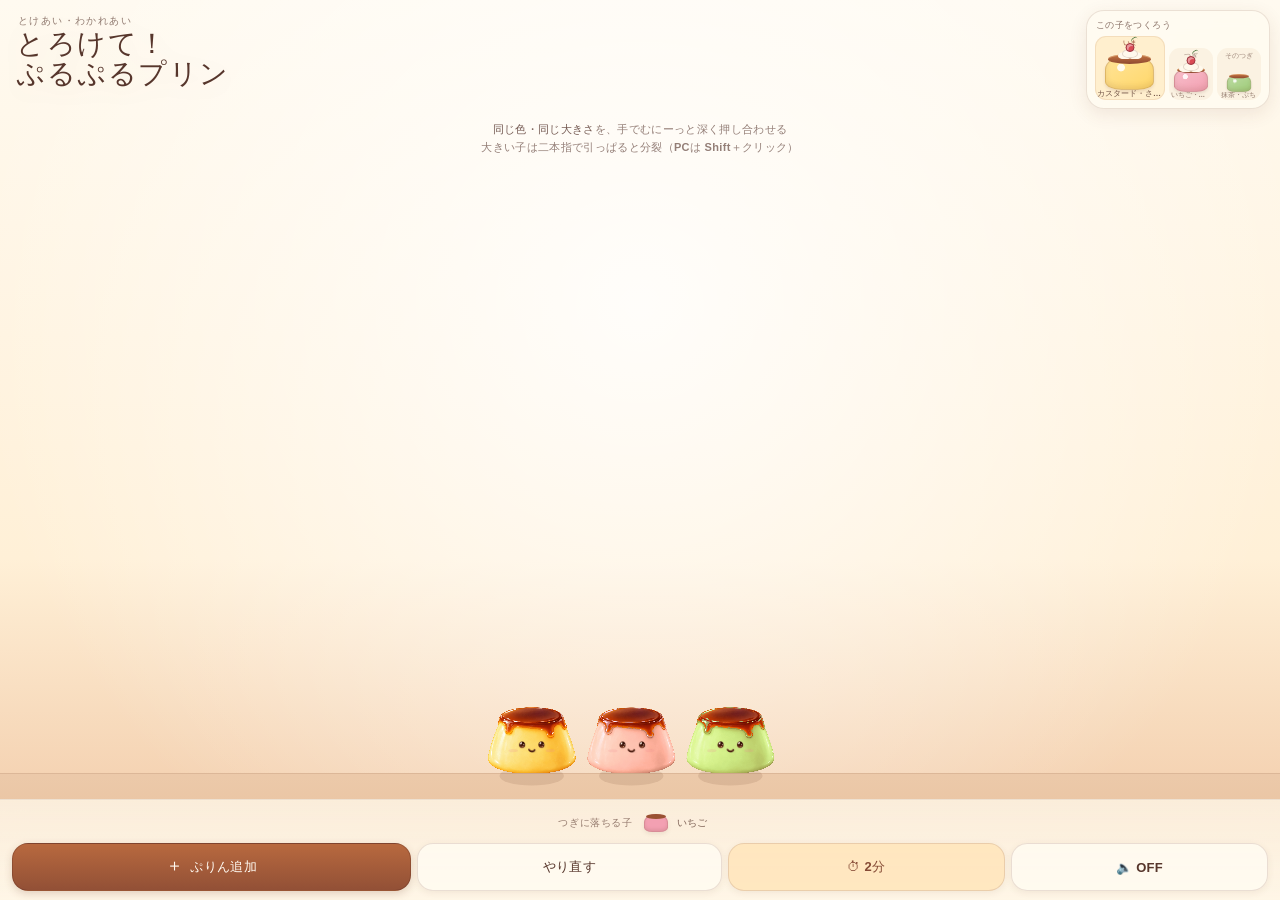
==== torokete-purupuru-pudding/index.html @ 81f0db1d "Add independent Torokete pudding merge-and-split game" ====
<!doctype html>
<html lang="ja">
  <head>
    <meta charset="utf-8">
    <meta name="viewport" content="width=device-width, initial-scale=1, viewport-fit=cover">
    <meta name="theme-color" content="#fff3dd">
    <meta name="color-scheme" content="light">
    <link rel="icon" href="data:,">
    <title>とろけて！ぷるぷるプリン</title>
    <link rel="stylesheet" href="./styles.css">
  </head>
  <body>
    <main id="game" class="game-shell">
      <canvas
        id="playfield"
        tabindex="0"
        role="application"
        aria-label="ぷりんをつかみ、同じ色と大きさ同士を深く押し合わせて育てる、やわらかな遊び場"
      ></canvas>

      <header class="title-chip" aria-hidden="true">
        <span class="title-chip__eyebrow">とけあい・わかれあい</span>
        <h1>とろけて！<br>ぷるぷるプリン</h1>
      </header>

      <p id="art-status" class="art-status" hidden>確認用の形で表示中</p>

      <aside id="goal-card" class="goal-card" aria-label="この子をつくろう">
        <div class="goal-card__heading">
          <span>この子をつくろう</span>
          <time id="timer-chip" class="timer-chip" hidden>2:00</time>
          <strong id="combo-badge" class="combo-badge" hidden></strong>
        </div>
        <div class="goal-queue">
          <article class="goal-item goal-item--current" data-goal-index="0">
            <span class="goal-item__turn">いま</span>
            <span class="goal-sample-wrap">
              <span class="goal-sample" data-tier="0">
                <span class="goal-cream" aria-hidden="true"></span>
                <span class="goal-cherry" aria-hidden="true"></span>
              </span>
            </span>
            <span class="goal-item__name"></span>
          </article>
          <article class="goal-item" data-goal-index="1">
            <span class="goal-item__turn">つぎ</span>
            <span class="goal-sample-wrap">
              <span class="goal-sample" data-tier="0">
                <span class="goal-cream" aria-hidden="true"></span>
                <span class="goal-cherry" aria-hidden="true"></span>
              </span>
            </span>
            <span class="goal-item__name"></span>
          </article>
          <article class="goal-item" data-goal-index="2">
            <span class="goal-item__turn">そのつぎ</span>
            <span class="goal-sample-wrap">
              <span class="goal-sample" data-tier="0">
                <span class="goal-cream" aria-hidden="true"></span>
                <span class="goal-cherry" aria-hidden="true"></span>
              </span>
            </span>
            <span class="goal-item__name"></span>
          </article>
        </div>
      </aside>

      <section class="play-hint" aria-label="遊び方">
        <p><strong>同じ色・同じ大きさ</strong>を、手でむにーっと深く押し合わせる</p>
        <p>大きい子は二本指で引っぱると分裂<span class="desktop-only">（PCは Shift＋クリック）</span></p>
      </section>

      <section id="control-dock" class="control-dock" aria-label="ゲーム操作">
        <div class="color-picker" role="group" aria-label="追加する色">
          <span class="color-picker__label">つぎに落ちる子</span>
          <span id="next-color-preview" class="next-color-preview" aria-hidden="true"></span>
          <strong id="next-color-name" class="next-color-name">カスタード</strong>
        </div>

        <nav id="controls" class="controls" aria-label="ゲーム操作ボタン">
          <button id="add-button" class="control-button control-button--primary" type="button">
            <span aria-hidden="true">＋</span>
            ぷりん追加
          </button>
          <button id="reset-button" class="control-button" type="button">やり直す</button>
          <button id="mode-button" class="control-button control-button--mode" type="button">⏱ 2分</button>
          <button id="sound-button" class="control-button control-button--sound" type="button" aria-pressed="false">
            🔈 OFF
          </button>
        </nav>
      </section>

      <section id="time-result" class="time-result" role="dialog" aria-modal="true" aria-labelledby="time-result-title" hidden>
        <div class="time-result__card">
          <p class="time-result__eyebrow">2分チャレンジ</p>
          <h2 id="time-result-title">おつかれさま！</h2>
          <div class="time-result__numbers">
            <p><strong id="result-delivered">0</strong><span>とどけた子</span></p>
            <p><strong id="result-combo">0</strong><span>最高コンボ</span></p>
          </div>
          <div class="time-result__actions">
            <button id="retry-timed-button" class="control-button control-button--primary" type="button">もう一度 2分</button>
            <button id="unlimited-button" class="control-button" type="button">時間なしで遊ぶ</button>
          </div>
        </div>
      </section>

      <p id="status" class="sr-only" role="status" aria-live="polite"></p>
    </main>
    <noscript>この遊びを動かすには JavaScript を有効にしてください。</noscript>
    <script type="module" src="./src/game.js"></script>
  </body>
</html>
---- torokete-purupuru-pudding/styles.css ----
:root {
  color: #57362c;
  background: #fff3dd;
  font-family: ui-rounded, "Hiragino Maru Gothic ProN", "Yu Gothic", "Meiryo", sans-serif;
  font-synthesis: none;
  --ink: #57362c;
  --cream: rgba(255, 252, 242, 0.82);
  --cream-solid: #fffaf0;
  --caramel: #9c5534;
  --caramel-dark: #75402e;
  --line: rgba(112, 65, 43, 0.16);
  --shadow: 0 8px 24px rgba(116, 65, 38, 0.13);
}

* {
  box-sizing: border-box;
}

html,
body {
  width: 100%;
  height: 100%;
  margin: 0;
  overflow: hidden;
  overscroll-behavior: none;
  background: #fff3dd;
}

body,
button,
canvas {
  -webkit-tap-highlight-color: transparent;
}

button {
  touch-action: manipulation;
}

.game-shell {
  position: fixed;
  inset: 0;
  width: 100%;
  height: 100%;
  height: 100dvh;
  overflow: hidden;
  user-select: none;
  -webkit-user-select: none;
  -webkit-touch-callout: none;
}

#playfield {
  position: absolute;
  inset: 0;
  display: block;
  width: 100%;
  height: 100%;
  touch-action: none;
  cursor: grab;
  outline: none;
}

#playfield:active {
  cursor: grabbing;
}

#playfield:focus-visible {
  box-shadow: inset 0 0 0 3px rgba(120, 68, 46, 0.3);
}

.title-chip {
  position: absolute;
  top: calc(env(safe-area-inset-top, 0px) + 14px);
  left: 16px;
  z-index: 2;
  pointer-events: none;
  filter: drop-shadow(0 4px 12px rgba(116, 65, 38, 0.08));
}

.title-chip__eyebrow {
  display: block;
  margin: 0 0 1px 2px;
  color: rgba(87, 54, 44, 0.66);
  font-size: 10px;
  font-weight: 700;
  letter-spacing: 0.14em;
}

.title-chip h1 {
  margin: 0;
  color: var(--ink);
  font-size: clamp(20px, 6vw, 28px);
  font-weight: 800;
  letter-spacing: 0.055em;
  line-height: 1.08;
}

.art-status {
  position: absolute;
  top: calc(env(safe-area-inset-top, 0px) + 18px);
  right: 14px;
  z-index: 2;
  margin: 0;
  padding: 6px 9px;
  border: 1px solid var(--line);
  border-radius: 999px;
  color: rgba(87, 54, 44, 0.7);
  background: rgba(255, 250, 240, 0.76);
  font-size: 10px;
  font-weight: 700;
  pointer-events: none;
  backdrop-filter: blur(8px);
}

.goal-card {
  position: absolute;
  top: calc(env(safe-area-inset-top, 0px) + 10px);
  right: 10px;
  z-index: 3;
  width: min(184px, 55vw);
  padding: 7px 8px 8px;
  border: 1px solid rgba(112, 65, 43, 0.14);
  border-radius: 18px;
  color: var(--ink);
  background: rgba(255, 251, 241, 0.88);
  box-shadow: 0 5px 18px rgba(107, 61, 43, 0.1);
  pointer-events: none;
  backdrop-filter: blur(10px);
}

.goal-card__heading {
  display: flex;
  align-items: center;
  justify-content: space-between;
  min-height: 14px;
  margin: 0 1px 4px;
  color: rgba(87, 54, 44, 0.7);
  font-size: 9px;
  font-weight: 900;
  letter-spacing: 0.04em;
}

.combo-badge {
  padding: 2px 5px;
  border-radius: 999px;
  color: #fff9ec;
  background: #b66342;
  font-size: 8px;
  letter-spacing: 0.02em;
  transform-origin: 50% 50%;
  pointer-events: none;
}

.combo-badge::after {
  content: "✦";
  display: inline-block;
  margin-left: 3px;
  color: #ffe79a;
  font-size: 7px;
}

.combo-badge.is-pulsing {
  animation: combo-puni 420ms cubic-bezier(.2, 1.6, .45, 1) both;
}

.timer-chip {
  margin-left: auto;
  padding: 2px 5px;
  border-radius: 999px;
  color: #8d4a34;
  background: rgba(255, 222, 165, 0.68);
  font-size: 8px;
  font-weight: 900;
  font-variant-numeric: tabular-nums;
}

.goal-queue {
  display: grid;
  grid-template-columns: 1.32fr 0.84fr 0.84fr;
  gap: 4px;
  align-items: end;
}

.goal-item {
  display: grid;
  min-width: 0;
  justify-items: center;
  padding: 3px 2px 2px;
  border-radius: 11px;
  background: rgba(240, 214, 181, 0.26);
}

.goal-item--current {
  padding-top: 2px;
  background: rgba(255, 229, 177, 0.55);
  box-shadow: inset 0 0 0 1px rgba(165, 94, 55, 0.12);
}

.goal-item__turn {
  height: 10px;
  color: rgba(87, 54, 44, 0.55);
  font-size: 7px;
  font-weight: 900;
  line-height: 10px;
}

.goal-item--current .goal-item__turn {
  color: #9a4f35;
}

.goal-sample-wrap {
  display: grid;
  width: 37px;
  height: 31px;
  place-items: end center;
}

.goal-item--current .goal-sample-wrap {
  width: 55px;
  height: 42px;
}

.goal-sample {
  --goal-color: #ffd768;
  position: relative;
  display: block;
  width: 34px;
  height: 24px;
  transform-origin: 50% 100%;
  border: 1px solid rgba(111, 63, 43, 0.23);
  border-radius: 45% 45% 34% 34% / 42% 42% 24% 24%;
  background:
    radial-gradient(circle at 32% 35%, rgba(255,255,255,.85) 0 9%, transparent 11%),
    linear-gradient(150deg, color-mix(in srgb, var(--goal-color), white 32%), var(--goal-color));
  box-shadow: inset 0 -3px 5px rgba(112, 67, 42, 0.12), 0 2px 3px rgba(107, 60, 41, 0.12);
}

.goal-item--current .goal-sample {
  width: 49px;
  height: 35px;
}

.goal-sample::before {
  content: "";
  position: absolute;
  top: -2px;
  right: 2px;
  left: 2px;
  height: 29%;
  border-radius: 50%;
  background: linear-gradient(#c97842, #8e4930);
  box-shadow: inset 0 1px rgba(255, 221, 171, 0.42);
}

.goal-sample[data-tier="0"] { transform: scale(0.72); }
.goal-sample[data-tier="1"] { transform: scale(0.86); }
.goal-sample[data-tier="2"] { transform: scale(1); }

.goal-cream,
.goal-cherry {
  position: absolute;
  z-index: 2;
  display: none;
  left: 50%;
  transform: translateX(-50%);
}

.goal-cream {
  top: -7px;
  width: 16px;
  height: 9px;
  border: 1px solid rgba(113, 67, 48, 0.18);
  border-radius: 55% 55% 48% 48%;
  background: #fff9ec;
  box-shadow: -5px 2px 0 -1px #fff9ec, 5px 2px 0 -1px #fff9ec;
}

.goal-cherry {
  top: -13px;
  width: 9px;
  height: 9px;
  border: 1px solid #9c3640;
  border-radius: 50%;
  background: #da4b55;
  box-shadow: inset 2px 2px rgba(255, 255, 255, 0.42);
}

.goal-cherry::before {
  content: "";
  position: absolute;
  left: 5px;
  bottom: 7px;
  width: 7px;
  height: 6px;
  border-top: 1.5px solid #567d47;
  border-radius: 50%;
  transform: rotate(-35deg);
}

.goal-sample[data-tier="1"] .goal-cream,
.goal-sample[data-tier="2"] .goal-cream,
.goal-sample[data-tier="2"] .goal-cherry {
  display: block;
}

.goal-item__name {
  width: 100%;
  overflow: hidden;
  color: rgba(87, 54, 44, 0.64);
  font-size: 6.5px;
  font-weight: 800;
  line-height: 1.05;
  text-align: center;
  text-overflow: ellipsis;
  white-space: nowrap;
}

.goal-item--current .goal-item__name {
  color: rgba(87, 54, 44, 0.82);
  font-size: 8px;
}

.play-hint {
  position: absolute;
  top: calc(env(safe-area-inset-top, 0px) + 122px);
  left: 50%;
  bottom: auto;
  z-index: 2;
  width: max-content;
  max-width: calc(100% - 28px);
  transform: translateX(-50%);
  pointer-events: none;
}

.play-hint p {
  margin: 0;
  color: rgba(87, 54, 44, 0.64);
  font-size: 11px;
  font-weight: 700;
  letter-spacing: 0.03em;
  text-align: center;
  text-shadow: 0 1px rgba(255, 255, 255, 0.7);
}

.play-hint p + p {
  margin-top: 3px;
}

.play-hint strong {
  color: rgba(87, 54, 44, 0.82);
}

.control-dock {
  position: absolute;
  right: 0;
  bottom: 0;
  left: 0;
  z-index: 3;
  padding: 7px max(12px, env(safe-area-inset-right, 0px)) calc(9px + env(safe-area-inset-bottom, 0px)) max(12px, env(safe-area-inset-left, 0px));
  background: linear-gradient(to top, rgba(255, 247, 232, 0.98), rgba(255, 247, 232, 0.8));
  border-top: 1px solid rgba(113, 68, 47, 0.12);
  backdrop-filter: blur(12px);
  touch-action: manipulation;
}

.color-picker {
  display: flex;
  align-items: center;
  justify-content: center;
  gap: 9px;
  min-height: 31px;
  margin-bottom: 5px;
}

.color-picker__label {
  margin-right: 2px;
  color: rgba(87, 54, 44, 0.62);
  font-size: 10px;
  font-weight: 800;
  letter-spacing: 0.06em;
}

.next-color-preview {
  width: 24px;
  height: 18px;
  border: 1px solid rgba(108, 62, 44, 0.2);
  border-radius: 48% 48% 34% 34% / 46% 46% 25% 25%;
  background: #ffd768;
  box-shadow: inset 0 -2px 3px rgba(108, 62, 44, 0.12), 0 2px 4px rgba(108, 62, 44, 0.1);
}

.next-color-preview::before {
  content: "";
  display: block;
  width: 20px;
  height: 5px;
  margin: -1px auto 0;
  border-radius: 50%;
  background: #9a5132;
}

.next-color-name {
  min-width: 45px;
  color: rgba(87, 54, 44, 0.76);
  font-size: 10px;
}

.color-button {
  width: 25px;
  height: 25px;
  padding: 0;
  border: 2px solid rgba(255, 255, 255, 0.92);
  border-radius: 50%;
  box-shadow: 0 0 0 1px rgba(103, 58, 42, 0.16), 0 2px 5px rgba(102, 59, 43, 0.12);
  touch-action: manipulation;
  transition: transform 100ms ease, box-shadow 100ms ease;
}

.color-button--custard { background: #ffd768; }
.color-button--berry { background: #f3a0b2; }
.color-button--matcha { background: #9ecb78; }

.color-button.is-selected {
  transform: scale(1.12);
  box-shadow: 0 0 0 3px rgba(113, 67, 48, 0.3), 0 3px 7px rgba(102, 59, 43, 0.16);
}

.color-button:focus-visible {
  outline: 3px solid rgba(116, 64, 45, 0.32);
  outline-offset: 2px;
}

.controls {
  display: grid;
  grid-template-columns: 1.18fr 0.9fr 0.82fr 0.76fr;
  gap: 6px;
}

.control-button {
  min-width: 0;
  min-height: 48px;
  margin: 0;
  padding: 0 8px;
  border: 1px solid rgba(117, 64, 46, 0.15);
  border-radius: 16px;
  color: var(--ink);
  background: var(--cream);
  box-shadow: 0 2px 7px rgba(106, 60, 42, 0.08);
  font: inherit;
  font-size: 13px;
  font-weight: 800;
  letter-spacing: 0.02em;
  touch-action: manipulation;
  transition: transform 100ms ease, background-color 100ms ease, box-shadow 100ms ease;
}

.control-button--mode {
  color: #854a35;
  background: rgba(255, 229, 185, 0.82);
}

.time-result {
  position: absolute;
  inset: 0;
  z-index: 10;
  display: grid;
  padding: 24px;
  place-items: center;
  background: rgba(91, 54, 42, 0.24);
  backdrop-filter: blur(5px);
  touch-action: manipulation;
}

.time-result[hidden] {
  display: none;
}

.time-result__card {
  width: min(340px, 92vw);
  padding: 24px 20px 20px;
  border: 1px solid rgba(111, 64, 45, 0.16);
  border-radius: 28px;
  background: #fffaf0;
  box-shadow: 0 18px 52px rgba(89, 51, 38, 0.22);
  text-align: center;
}

.time-result__eyebrow {
  margin: 0 0 4px;
  color: rgba(87, 54, 44, 0.58);
  font-size: 11px;
  font-weight: 900;
  letter-spacing: 0.08em;
}

.time-result h2 {
  margin: 0;
  font-size: 25px;
}

.time-result__numbers {
  display: grid;
  grid-template-columns: 1fr 1fr;
  gap: 10px;
  margin: 18px 0;
}

.time-result__numbers p {
  display: grid;
  gap: 2px;
  margin: 0;
  padding: 13px 8px;
  border-radius: 18px;
  background: rgba(246, 220, 179, 0.38);
}

.time-result__numbers strong {
  color: #a65336;
  font-size: 28px;
  line-height: 1;
}

.time-result__numbers span {
  color: rgba(87, 54, 44, 0.62);
  font-size: 10px;
  font-weight: 800;
}

.time-result__actions {
  display: grid;
  grid-template-columns: 1fr 1fr;
  gap: 8px;
}

@keyframes combo-puni {
  0% { transform: scale(0.72) rotate(-4deg); }
  45% { transform: scale(1.22) rotate(3deg); }
  72% { transform: scale(0.94) rotate(-1deg); }
  100% { transform: scale(1); }
}

.control-button--primary {
  color: #fffaf2;
  background: linear-gradient(180deg, #b8693f, #925036);
  border-color: rgba(91, 45, 31, 0.32);
  box-shadow: 0 3px 9px rgba(112, 59, 37, 0.2);
}

.control-button--primary span {
  display: inline-block;
  margin-right: 3px;
  font-size: 17px;
  line-height: 0;
}

.control-button:active {
  transform: translateY(1px) scale(0.98);
  box-shadow: none;
}

.control-button:focus-visible {
  outline: 3px solid rgba(116, 64, 45, 0.32);
  outline-offset: 2px;
}

.control-button:disabled {
  opacity: 0.48;
}

.sr-only {
  position: absolute;
  width: 1px;
  height: 1px;
  padding: 0;
  margin: -1px;
  overflow: hidden;
  clip: rect(0, 0, 0, 0);
  white-space: nowrap;
  border: 0;
}

@media (orientation: landscape) and (max-height: 520px) {
  .title-chip {
    top: calc(env(safe-area-inset-top, 0px) + 10px);
  }

  .play-hint {
    top: auto;
    left: auto;
    right: 16px;
    bottom: calc(env(safe-area-inset-bottom, 0px) + 106px);
    transform: none;
  }

  .control-dock {
    left: auto;
    width: min(460px, 74vw);
    border-left: 1px solid rgba(113, 68, 47, 0.1);
    border-top-left-radius: 20px;
  }
}

@media (max-width: 350px) {
  .title-chip {
    left: 8px;
  }

  .title-chip__eyebrow {
    display: none;
  }

  .title-chip h1 {
    font-size: 17px;
    letter-spacing: 0;
  }
}

@media (prefers-reduced-motion: reduce) {
  .control-button {
    transition: none;
  }

  .color-button {
    transition: none;
  }

  .combo-badge.is-pulsing {
    animation: none;
  }
}

@media (pointer: coarse) {
  .desktop-only {
    display: none;
  }
}
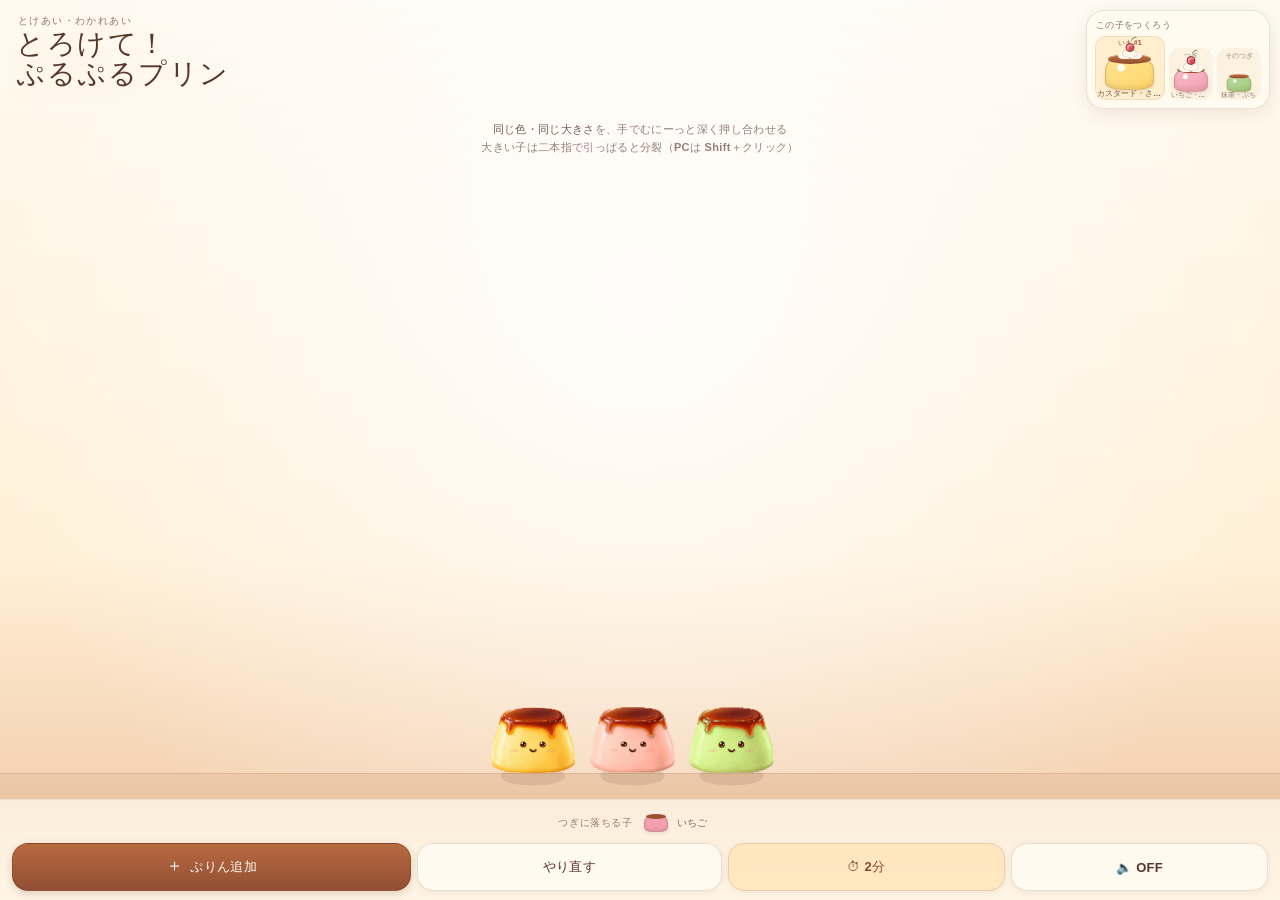
==== commit 6abd4cf4: "Fix single-goal collection pacing, queue feedback and mobile pudding jitter" ====
--- a/torokete-purupuru-pudding/index.html
+++ b/torokete-purupuru-pudding/index.html
@@ -7,7 +7,7 @@
     <meta name="color-scheme" content="light">
     <link rel="icon" href="data:,">
     <title>とろけて！ぷるぷるプリン</title>
-    <link rel="stylesheet" href="./styles.css">
+    <link rel="stylesheet" href="./styles.css?v=20261006-goals2">
   </head>
   <body>
     <main id="game" class="game-shell">
@@ -108,6 +108,6 @@
       <p id="status" class="sr-only" role="status" aria-live="polite"></p>
     </main>
     <noscript>この遊びを動かすには JavaScript を有効にしてください。</noscript>
-    <script type="module" src="./src/game.js"></script>
+    <script type="module" src="./src/game.js?v=20261006-goals2"></script>
   </body>
 </html>
--- a/torokete-purupuru-pudding/styles.css
+++ b/torokete-purupuru-pudding/styles.css
@@ -121,10 +121,9 @@
   border: 1px solid rgba(112, 65, 43, 0.14);
   border-radius: 18px;
   color: var(--ink);
-  background: rgba(255, 251, 241, 0.88);
+  background: rgba(255, 251, 241, 0.96);
   box-shadow: 0 5px 18px rgba(107, 61, 43, 0.1);
   pointer-events: none;
-  backdrop-filter: blur(10px);
 }
 
 .goal-card__heading {
@@ -178,6 +177,19 @@
   grid-template-columns: 1.32fr 0.84fr 0.84fr;
   gap: 4px;
   align-items: end;
+}
+
+.goal-item--current.is-advancing {
+  animation: goal-advance 380ms ease-out both;
+}
+
+@keyframes goal-advance {
+  0% { transform: translateY(3px) scale(.93); box-shadow: 0 0 0 2px #df9870; }
+  100% { transform: translateY(0) scale(1); box-shadow: 0 0 0 0 transparent; }
+}
+
+@media (prefers-reduced-motion: reduce) {
+  .goal-item--current.is-advancing { animation: none; }
 }
 
 .goal-item {
@@ -230,7 +242,8 @@
   border-radius: 45% 45% 34% 34% / 42% 42% 24% 24%;
   background:
     radial-gradient(circle at 32% 35%, rgba(255,255,255,.85) 0 9%, transparent 11%),
-    linear-gradient(150deg, color-mix(in srgb, var(--goal-color), white 32%), var(--goal-color));
+    linear-gradient(150deg, rgba(255,255,255,.32), transparent),
+    var(--goal-color);
   box-shadow: inset 0 -3px 5px rgba(112, 67, 42, 0.12), 0 2px 3px rgba(107, 60, 41, 0.12);
 }
 
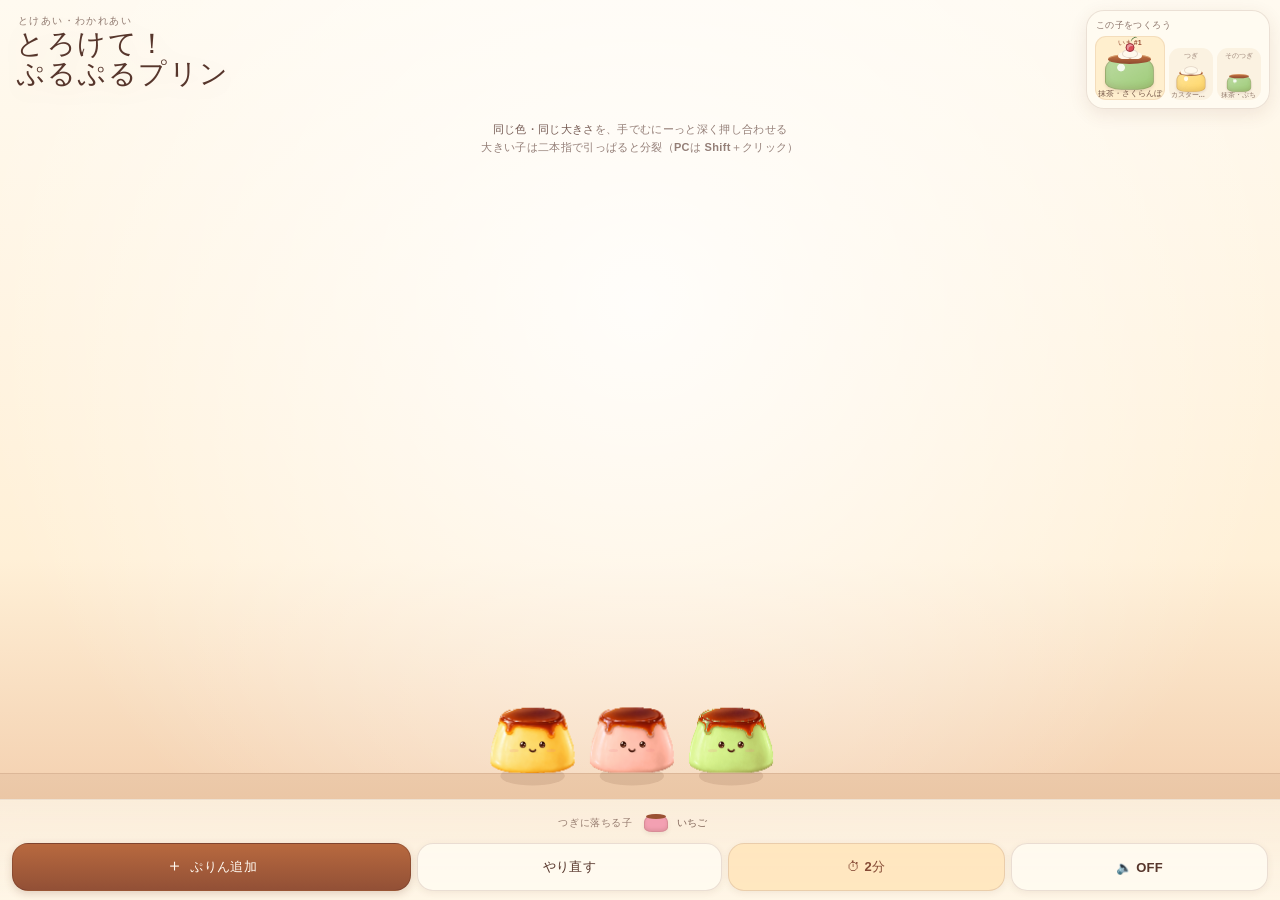
==== commit 6a8fa229: "Align soft cream contact, compress solid merge shapes and randomize production drops and goals" ====
--- a/torokete-purupuru-pudding/index.html
+++ b/torokete-purupuru-pudding/index.html
@@ -7,7 +7,7 @@
     <meta name="color-scheme" content="light">
     <link rel="icon" href="data:,">
     <title>とろけて！ぷるぷるプリン</title>
-    <link rel="stylesheet" href="./styles.css?v=20261006-goals2">
+    <link rel="stylesheet" href="./styles.css?v=20261006-touch3">
   </head>
   <body>
     <main id="game" class="game-shell">
@@ -108,6 +108,6 @@
       <p id="status" class="sr-only" role="status" aria-live="polite"></p>
     </main>
     <noscript>この遊びを動かすには JavaScript を有効にしてください。</noscript>
-    <script type="module" src="./src/game.js?v=20261006-goals2"></script>
+    <script type="module" src="./src/game.js?v=20261006-touch3"></script>
   </body>
 </html>
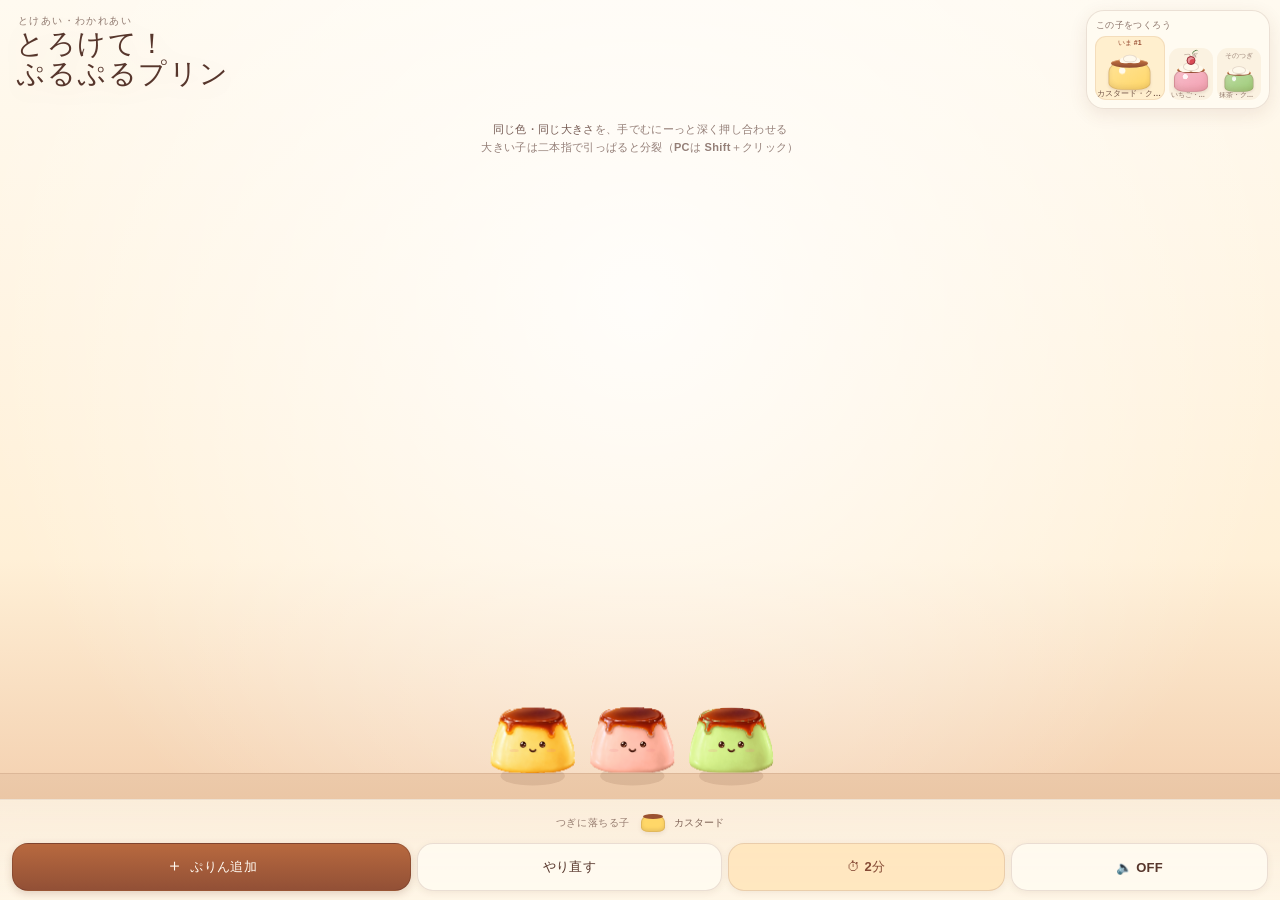
==== commit ee9d5022: "Fix contact-pressure merging and crowded pudding movement (contact4)" ====
--- a/torokete-purupuru-pudding/index.html
+++ b/torokete-purupuru-pudding/index.html
@@ -7,7 +7,7 @@
     <meta name="color-scheme" content="light">
     <link rel="icon" href="data:,">
     <title>とろけて！ぷるぷるプリン</title>
-    <link rel="stylesheet" href="./styles.css?v=20261006-touch3">
+    <link rel="stylesheet" href="./styles.css?v=20261006-contact4">
   </head>
   <body>
     <main id="game" class="game-shell">
@@ -108,6 +108,6 @@
       <p id="status" class="sr-only" role="status" aria-live="polite"></p>
     </main>
     <noscript>この遊びを動かすには JavaScript を有効にしてください。</noscript>
-    <script type="module" src="./src/game.js?v=20261006-touch3"></script>
+    <script type="module" src="./src/game.js?v=20261006-contact4"></script>
   </body>
 </html>
--- a/torokete-purupuru-pudding/styles.css
+++ b/torokete-purupuru-pudding/styles.css
@@ -597,11 +597,11 @@
   }
 
   .play-hint {
-    top: auto;
-    left: auto;
-    right: 16px;
-    bottom: calc(env(safe-area-inset-bottom, 0px) + 106px);
-    transform: none;
+    top: calc(env(safe-area-inset-top, 0px) + 116px);
+    left: 50%;
+    right: auto;
+    bottom: auto;
+    transform: translateX(-50%);
   }
 
   .control-dock {
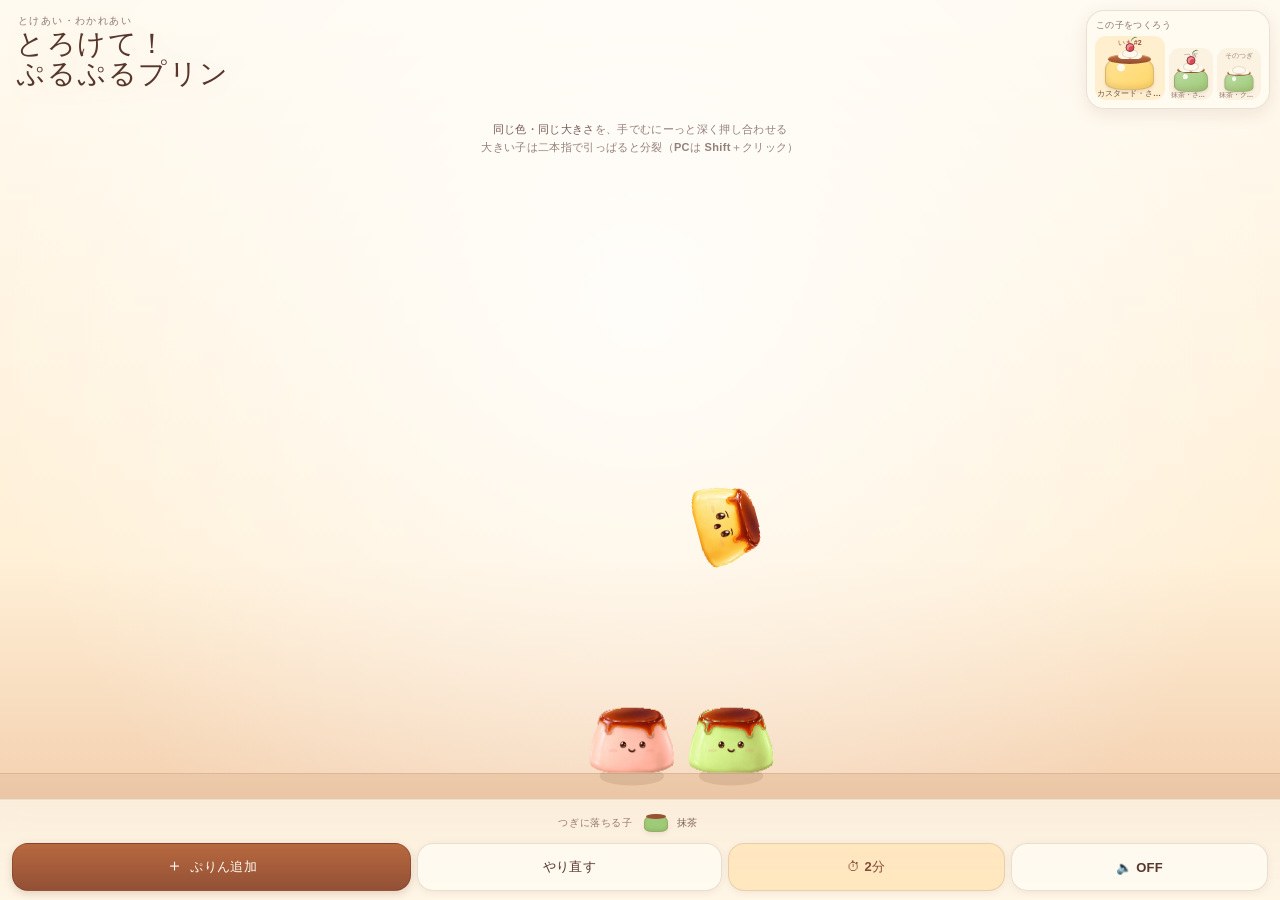
==== commit 55cc49e3: "Smooth pudding contact and prevent low-frame-rate reverse jumps (smooth7)" ====
--- a/torokete-purupuru-pudding/index.html
+++ b/torokete-purupuru-pudding/index.html
@@ -7,7 +7,7 @@
     <meta name="color-scheme" content="light">
     <link rel="icon" href="data:,">
     <title>とろけて！ぷるぷるプリン</title>
-    <link rel="stylesheet" href="./styles.css?v=20261006-contact4">
+    <link rel="stylesheet" href="./styles.css?v=20261006-smooth7">
   </head>
   <body>
     <main id="game" class="game-shell">
@@ -108,6 +108,6 @@
       <p id="status" class="sr-only" role="status" aria-live="polite"></p>
     </main>
     <noscript>この遊びを動かすには JavaScript を有効にしてください。</noscript>
-    <script type="module" src="./src/game.js?v=20261006-contact4"></script>
+    <script type="module" src="./src/game.js?v=20261006-smooth7"></script>
   </body>
 </html>
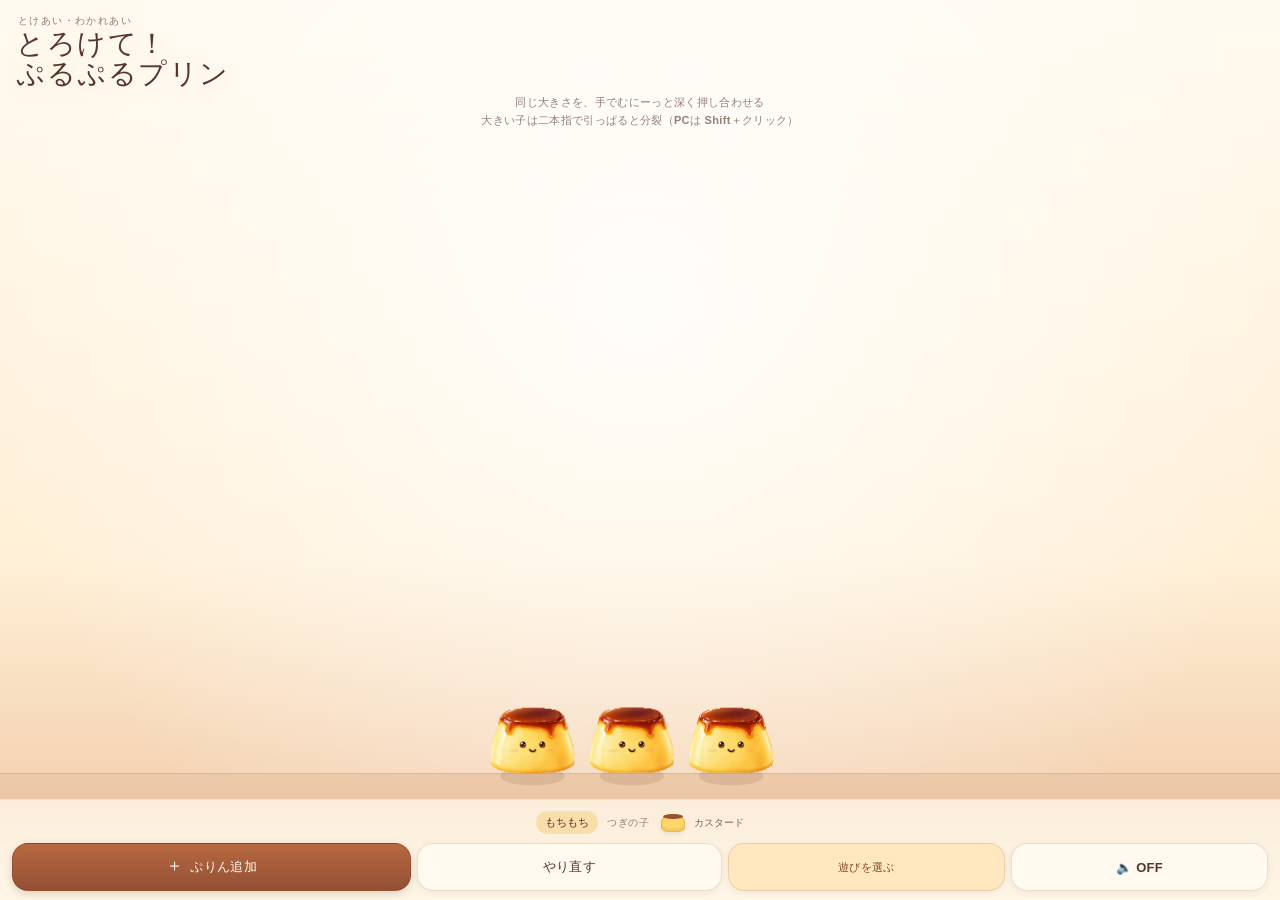
==== commit 28090218: "Add single-colour free play and continuous stretch mode Start in free play and keep four independent" ====
--- a/torokete-purupuru-pudding/index.html
+++ b/torokete-purupuru-pudding/index.html
@@ -7,7 +7,7 @@
     <meta name="color-scheme" content="light">
     <link rel="icon" href="data:,">
     <title>とろけて！ぷるぷるプリン</title>
-    <link rel="stylesheet" href="./styles.css?v=20261006-smooth7">
+    <link rel="stylesheet" href="./styles.css?v=20261007-play-modes1">
   </head>
   <body>
     <main id="game" class="game-shell">
@@ -25,7 +25,7 @@
 
       <p id="art-status" class="art-status" hidden>確認用の形で表示中</p>
 
-      <aside id="goal-card" class="goal-card" aria-label="この子をつくろう">
+      <aside id="goal-card" class="goal-card" aria-label="この子をつくろう" hidden>
         <div class="goal-card__heading">
           <span>この子をつくろう</span>
           <time id="timer-chip" class="timer-chip" hidden>2:00</time>
@@ -72,7 +72,7 @@
 
       <section id="control-dock" class="control-dock" aria-label="ゲーム操作">
         <div class="color-picker" role="group" aria-label="追加する色">
-          <span class="color-picker__label">つぎに落ちる子</span>
+          <span id="mode-label" class="mode-label">もちもち</span><span class="color-picker__label">つぎの子</span>
           <span id="next-color-preview" class="next-color-preview" aria-hidden="true"></span>
           <strong id="next-color-name" class="next-color-name">カスタード</strong>
         </div>
@@ -83,7 +83,7 @@
             ぷりん追加
           </button>
           <button id="reset-button" class="control-button" type="button">やり直す</button>
-          <button id="mode-button" class="control-button control-button--mode" type="button">⏱ 2分</button>
+          <button id="mode-button" class="control-button control-button--mode" type="button" aria-haspopup="dialog" aria-controls="mode-picker" aria-expanded="false">遊びを選ぶ</button>
           <button id="sound-button" class="control-button control-button--sound" type="button" aria-pressed="false">
             🔈 OFF
           </button>
@@ -105,9 +105,19 @@
         </div>
       </section>
 
+      <section id="mode-picker" class="mode-picker" role="dialog" aria-modal="true" aria-labelledby="modes-title" hidden>
+        <div class="mode-picker__card">
+          <div class="mode-picker__heading"><h2 id="modes-title">きょうは、どんなぷるぷる？</h2><button id="close-modes" type="button" aria-label="遊びに戻る">×</button></div>
+          <button class="mode-choice" type="button" data-mode="free"><span>もちもち</span><small>同じ大きさをくっつけて、育てて、分けて。時間なし。</small></button>
+          <button class="mode-choice" type="button" data-mode="mochi"><span>びよーん</span><small>ひとつの塊にとけあって、片側を持ち上げて伸ばそう。</small></button>
+          <button class="mode-choice" type="button" data-mode="goals"><span>この子をつくろう</span><small>3色のぷりんで、お題の子を順番につくろう。時間なし。</small></button>
+          <button class="mode-choice" type="button" data-mode="timed"><span>2分チャレンジ</span><small>3色のぷりんで、時間いっぱいお題に挑戦。</small></button>
+          <p class="mode-picker__note">遊びを変えても、ぷりんはそのまま待っているよ。</p>
+        </div>
+      </section>
       <p id="status" class="sr-only" role="status" aria-live="polite"></p>
     </main>
     <noscript>この遊びを動かすには JavaScript を有効にしてください。</noscript>
-    <script type="module" src="./src/game.js?v=20261006-smooth7"></script>
+    <script type="module" src="./src/game.js?v=20261007-play-modes1"></script>
   </body>
 </html>
--- a/torokete-purupuru-pudding/styles.css
+++ b/torokete-purupuru-pudding/styles.css
@@ -467,6 +467,8 @@
 }
 
 .control-button--mode {
+  font-size: 11px;
+  padding: 0 4px;
   color: #854a35;
   background: rgba(255, 229, 185, 0.82);
 }
@@ -646,3 +648,19 @@
     display: none;
   }
 }
+
+[hidden] { display:none !important; }
+.mode-label { padding:4px 9px; border-radius:999px; background:#f8dfaa; font-size:11px; font-weight:800; }
+.mode-picker { position:absolute; inset:0; z-index:20; display:grid; place-items:end center; padding:16px max(12px,env(safe-area-inset-right)) calc(16px + env(safe-area-inset-bottom)); background:rgba(87,54,44,.22); }
+.mode-picker__card { width:min(430px,100%); max-height:calc(100dvh - 32px); overflow-y:auto; padding:18px; border-radius:26px; background:#fffaf0; box-shadow:0 16px 50px #57362c30; }
+.mode-picker__heading { display:flex; gap:10px; align-items:center; justify-content:space-between; margin-bottom:12px; }
+.mode-picker h2 { font-size:17px; margin:0; }
+#close-modes { width:44px; min-height:44px; flex-shrink:0; border:1px solid var(--line); border-radius:50%; background:#fff2d7; color:var(--ink); font-size:25px; }
+.mode-choice { display:grid; gap:5px; width:100%; min-height:70px; margin:8px 0; padding:12px 14px; border:1px solid var(--line); border-radius:17px; background:#fff4de; color:var(--ink); text-align:left; font:inherit; }
+.mode-choice span { font-size:16px; font-weight:800; }
+.mode-choice small { font-size:11px; line-height:1.5; }
+.mode-choice[aria-pressed=true] { background:#f9dfa8; border-color:#b2754c; box-shadow:inset 0 0 0 1px #b2754c; }
+.mode-choice:focus-visible,#close-modes:focus-visible { outline:3px solid #b2754c; outline-offset:2px; }
+.mode-picker__note { margin:12px 0 0; font-size:10px; text-align:center; opacity:.7; }
+[data-mode=free] .play-hint,[data-mode=mochi] .play-hint { top:calc(env(safe-area-inset-top,0px) + 95px); }
+@media (max-width:350px) { .control-button { font-size:11px; padding:0 3px; } .color-picker { gap:6px; } .mode-picker__card { padding:14px; } }
